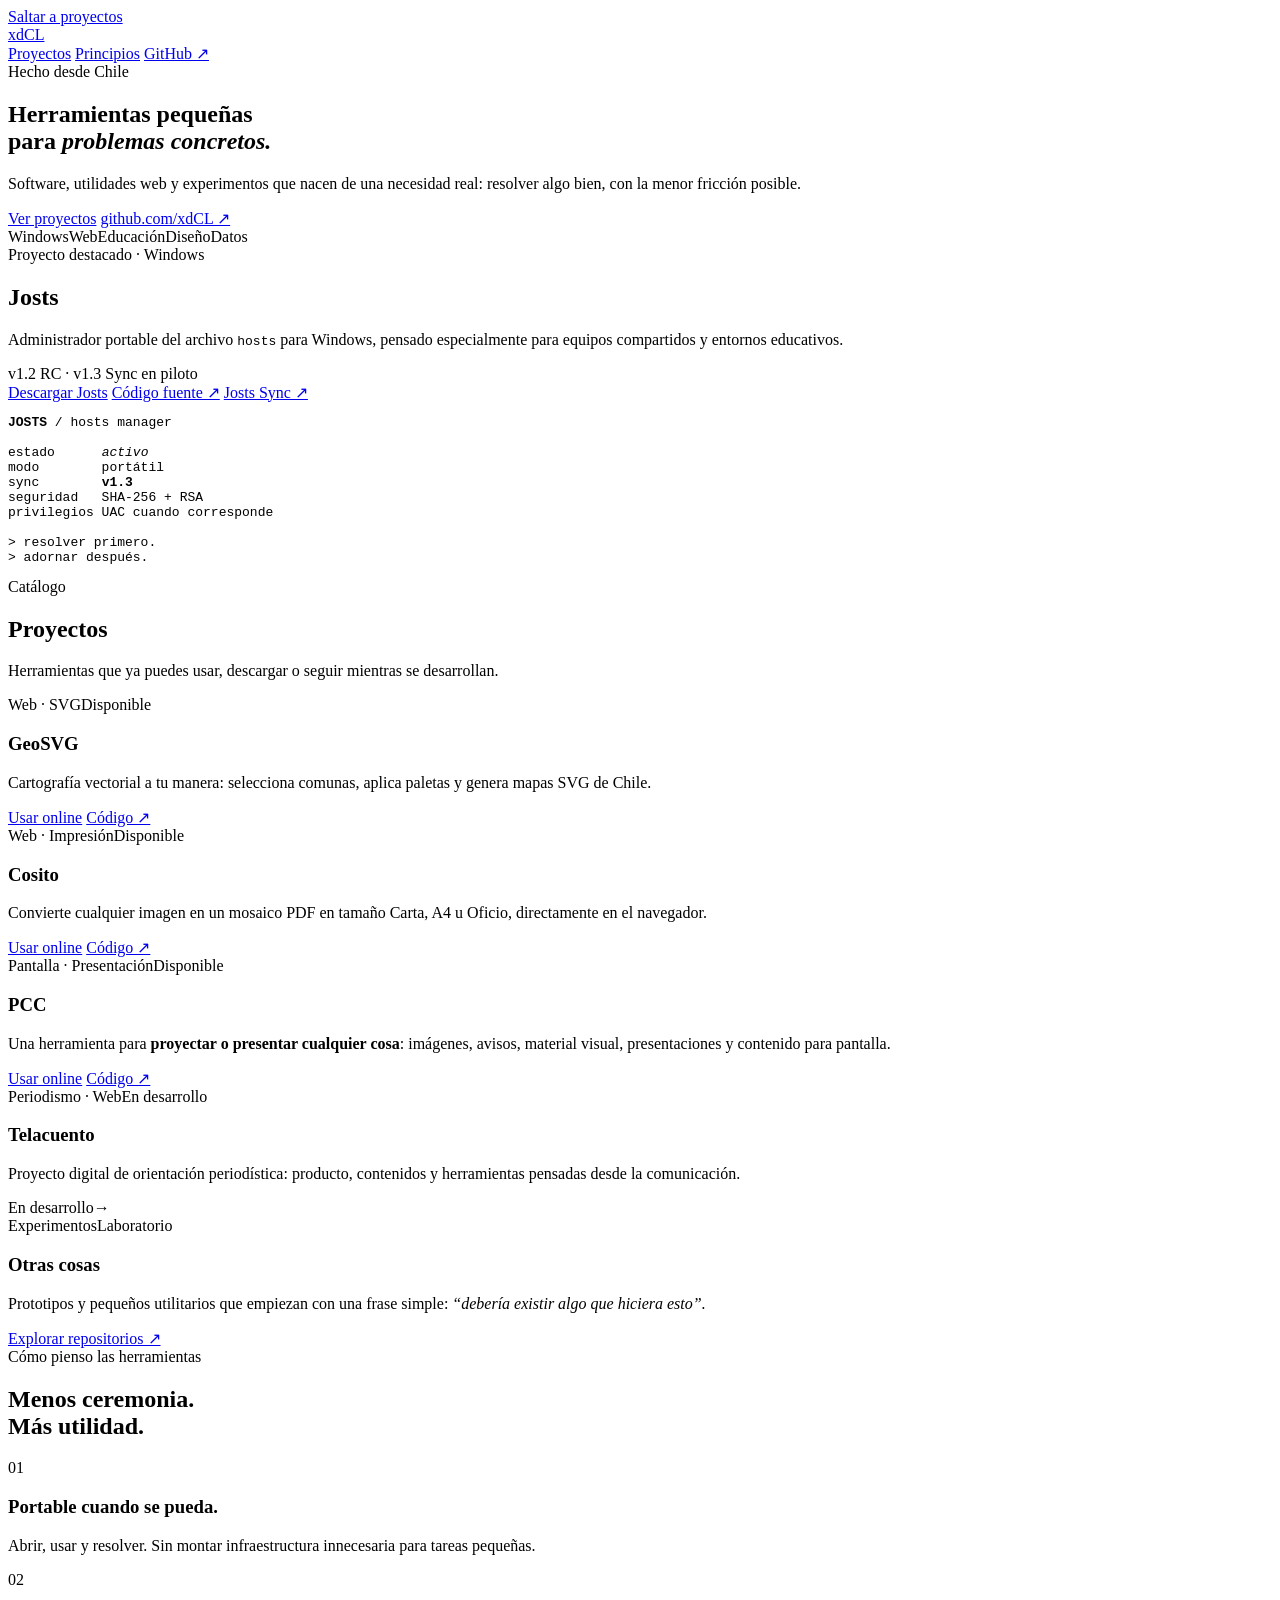
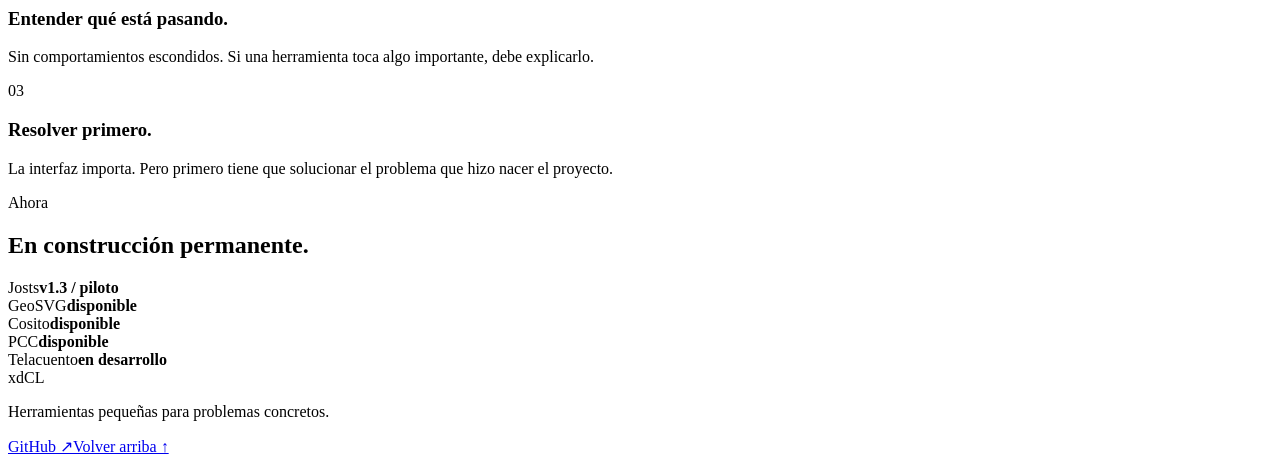
==== index.html @ 9a201e4b "feat: publish xdCL project portal" ====
<!doctype html>
<html lang="es-CL">
<head>
  <meta charset="utf-8">
  <meta name="viewport" content="width=device-width,initial-scale=1">
  <meta name="description" content="xdCL — herramientas pequeñas para problemas concretos. Software, utilidades web y experimentos desarrollados desde Chile.">
  <meta name="theme-color" content="#0b0d10">
  <meta property="og:title" content="xdCL">
  <meta property="og:description" content="Herramientas pequeñas para problemas concretos.">
  <meta property="og:type" content="website">
  <meta property="og:url" content="https://xdcl.github.io/">
  <title>xdCL — herramientas pequeñas para problemas concretos</title>
  <link rel="stylesheet" href="styles.css">
</head>
<body>
  <a class="skip" href="#proyectos">Saltar a proyectos</a>
  <header class="site-header">
    <a class="brand" href="#top">xdCL</a>
    <nav aria-label="Principal">
      <a href="#proyectos">Proyectos</a>
      <a href="#principios">Principios</a>
      <a href="https://github.com/xdCL" target="_blank" rel="noreferrer">GitHub ↗</a>
    </nav>
  </header>

  <main id="top">
    <section class="hero">
      <div class="eyebrow"><span class="dot"></span> Hecho desde Chile</div>
      <h1>Herramientas pequeñas<br>para <em>problemas concretos.</em></h1>
      <p class="lead">Software, utilidades web y experimentos que nacen de una necesidad real: resolver algo bien, con la menor fricción posible.</p>
      <div class="hero-actions">
        <a class="button primary" href="#proyectos">Ver proyectos</a>
        <a class="button secondary" href="https://github.com/xdCL" target="_blank" rel="noreferrer">github.com/xdCL ↗</a>
      </div>
      <div class="hero-meta">
        <span>Windows</span><span>Web</span><span>Educación</span><span>Diseño</span><span>Datos</span>
      </div>
    </section>

    <section class="featured" aria-labelledby="josts-title">
      <div class="featured-copy">
        <div class="kicker">Proyecto destacado · Windows</div>
        <h2 id="josts-title">Josts</h2>
        <p>Administrador portable del archivo <code>hosts</code> para Windows, pensado especialmente para equipos compartidos y entornos educativos.</p>
        <div class="status"><span class="status-dot yellow"></span> v1.2 RC · v1.3 Sync en piloto</div>
        <div class="project-actions">
          <a class="button primary" href="https://github.com/xdCL/Josts/releases" target="_blank" rel="noreferrer">Descargar Josts</a>
          <a class="text-link" href="https://github.com/xdCL/Josts" target="_blank" rel="noreferrer">Código fuente ↗</a>
          <a class="text-link" href="https://github.com/xdCL/Josts/pull/3" target="_blank" rel="noreferrer">Josts Sync ↗</a>
        </div>
      </div>
      <div class="terminal" aria-label="Vista conceptual de Josts">
        <div class="terminal-bar"><span></span><span></span><span></span></div>
        <pre><b>JOSTS</b> / hosts manager

estado      <i>activo</i>
modo        portátil
sync        <strong>v1.3</strong>
seguridad   SHA-256 + RSA
privilegios UAC cuando corresponde

&gt; resolver primero.
&gt; adornar después.</pre>
      </div>
    </section>

    <section id="proyectos" class="projects-section">
      <div class="section-heading">
        <div><div class="kicker">Catálogo</div><h2>Proyectos</h2></div>
        <p>Herramientas que ya puedes usar, descargar o seguir mientras se desarrollan.</p>
      </div>

      <div class="project-grid">
        <article class="card">
          <div class="card-top"><span class="tag">Web · SVG</span><span class="state green">Disponible</span></div>
          <h3>GeoSVG</h3>
          <p>Cartografía vectorial a tu manera: selecciona comunas, aplica paletas y genera mapas SVG de Chile.</p>
          <div class="card-links">
            <a class="button small primary" href="https://xdcl.github.io/GeoSVG/" target="_blank" rel="noreferrer">Usar online</a>
            <a class="text-link" href="https://github.com/xdCL/GeoSVG" target="_blank" rel="noreferrer">Código ↗</a>
          </div>
        </article>

        <article class="card">
          <div class="card-top"><span class="tag">Web · Impresión</span><span class="state green">Disponible</span></div>
          <h3>Cosito</h3>
          <p>Convierte cualquier imagen en un mosaico PDF en tamaño Carta, A4 u Oficio, directamente en el navegador.</p>
          <div class="card-links">
            <a class="button small primary" href="https://xdcl.github.io/Cosito/" target="_blank" rel="noreferrer">Usar online</a>
            <a class="text-link" href="https://github.com/xdCL/Cosito" target="_blank" rel="noreferrer">Código ↗</a>
          </div>
        </article>

        <article class="card">
          <div class="card-top"><span class="tag">Pantalla · Presentación</span><span class="state green">Disponible</span></div>
          <h3>PCC</h3>
          <p>Una herramienta para <strong>proyectar o presentar cualquier cosa</strong>: imágenes, avisos, material visual, presentaciones y contenido para pantalla.</p>
          <div class="card-links">
            <a class="button small primary" href="https://xdcl.github.io/PCC/" target="_blank" rel="noreferrer">Usar online</a>
            <a class="text-link" href="https://github.com/xdCL/PCC" target="_blank" rel="noreferrer">Código ↗</a>
          </div>
        </article>

        <article class="card">
          <div class="card-top"><span class="tag">Periodismo · Web</span><span class="state orange">En desarrollo</span></div>
          <h3>Telacuento</h3>
          <p>Proyecto digital de orientación periodística: producto, contenidos y herramientas pensadas desde la comunicación.</p>
          <div class="card-foot"><span>En desarrollo</span><span>→</span></div>
        </article>

        <article class="card wide">
          <div class="card-top"><span class="tag">Experimentos</span><span class="state neutral">Laboratorio</span></div>
          <h3>Otras cosas</h3>
          <p>Prototipos y pequeños utilitarios que empiezan con una frase simple: <em>“debería existir algo que hiciera esto”.</em></p>
          <a class="text-link" href="https://github.com/xdCL?tab=repositories" target="_blank" rel="noreferrer">Explorar repositorios ↗</a>
        </article>
      </div>
    </section>

    <section id="principios" class="principles">
      <div class="kicker">Cómo pienso las herramientas</div>
      <h2>Menos ceremonia.<br>Más utilidad.</h2>
      <div class="principle-grid">
        <article><span>01</span><h3>Portable cuando se pueda.</h3><p>Abrir, usar y resolver. Sin montar infraestructura innecesaria para tareas pequeñas.</p></article>
        <article><span>02</span><h3>Entender qué está pasando.</h3><p>Sin comportamientos escondidos. Si una herramienta toca algo importante, debe explicarlo.</p></article>
        <article><span>03</span><h3>Resolver primero.</h3><p>La interfaz importa. Pero primero tiene que solucionar el problema que hizo nacer el proyecto.</p></article>
      </div>
    </section>

    <section class="now">
      <div><div class="kicker">Ahora</div><h2>En construcción permanente.</h2></div>
      <div class="now-list">
        <div><span>Josts</span><b>v1.3 / piloto</b></div>
        <div><span>GeoSVG</span><b>disponible</b></div>
        <div><span>Cosito</span><b>disponible</b></div>
        <div><span>PCC</span><b>disponible</b></div>
        <div><span>Telacuento</span><b>en desarrollo</b></div>
      </div>
    </section>
  </main>

  <footer>
    <div class="brand">xdCL</div>
    <p>Herramientas pequeñas para problemas concretos.</p>
    <div class="footer-links"><a href="https://github.com/xdCL" target="_blank" rel="noreferrer">GitHub ↗</a><a href="#top">Volver arriba ↑</a></div>
  </footer>
</body>
</html>
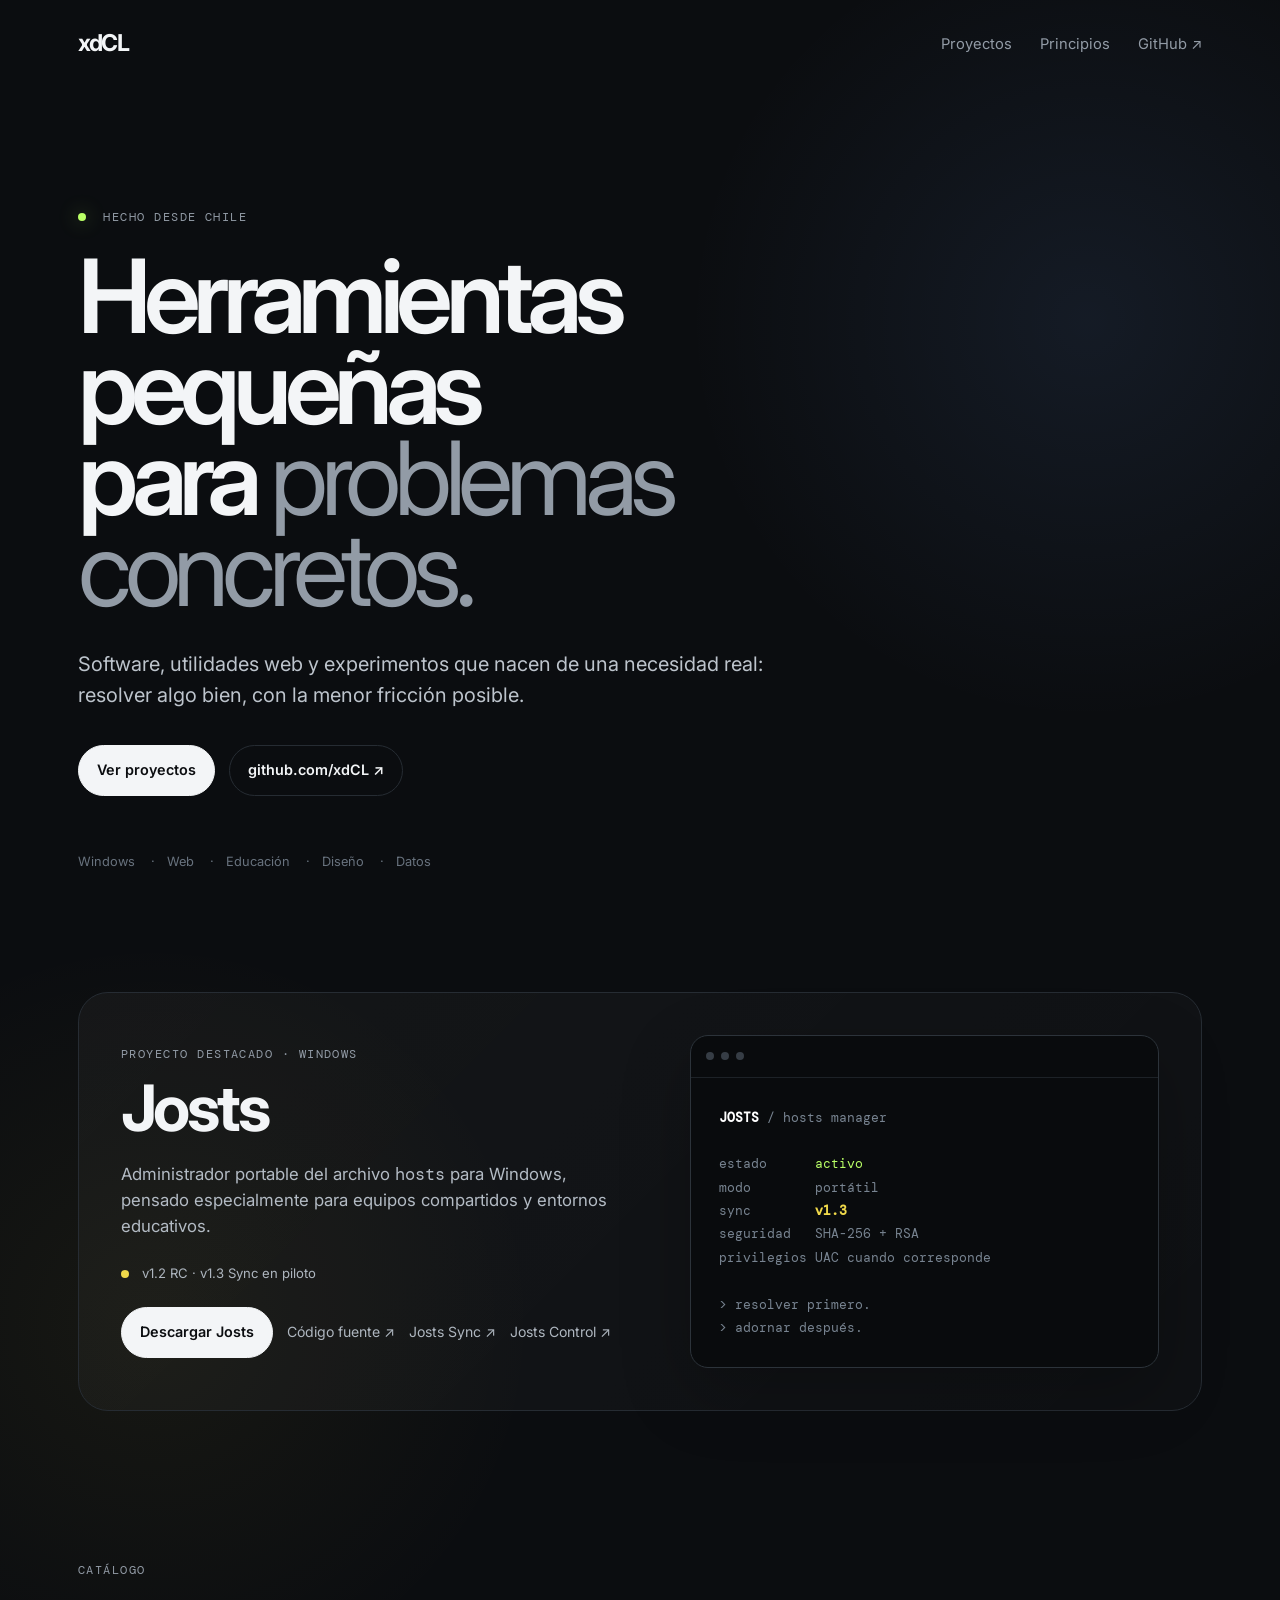
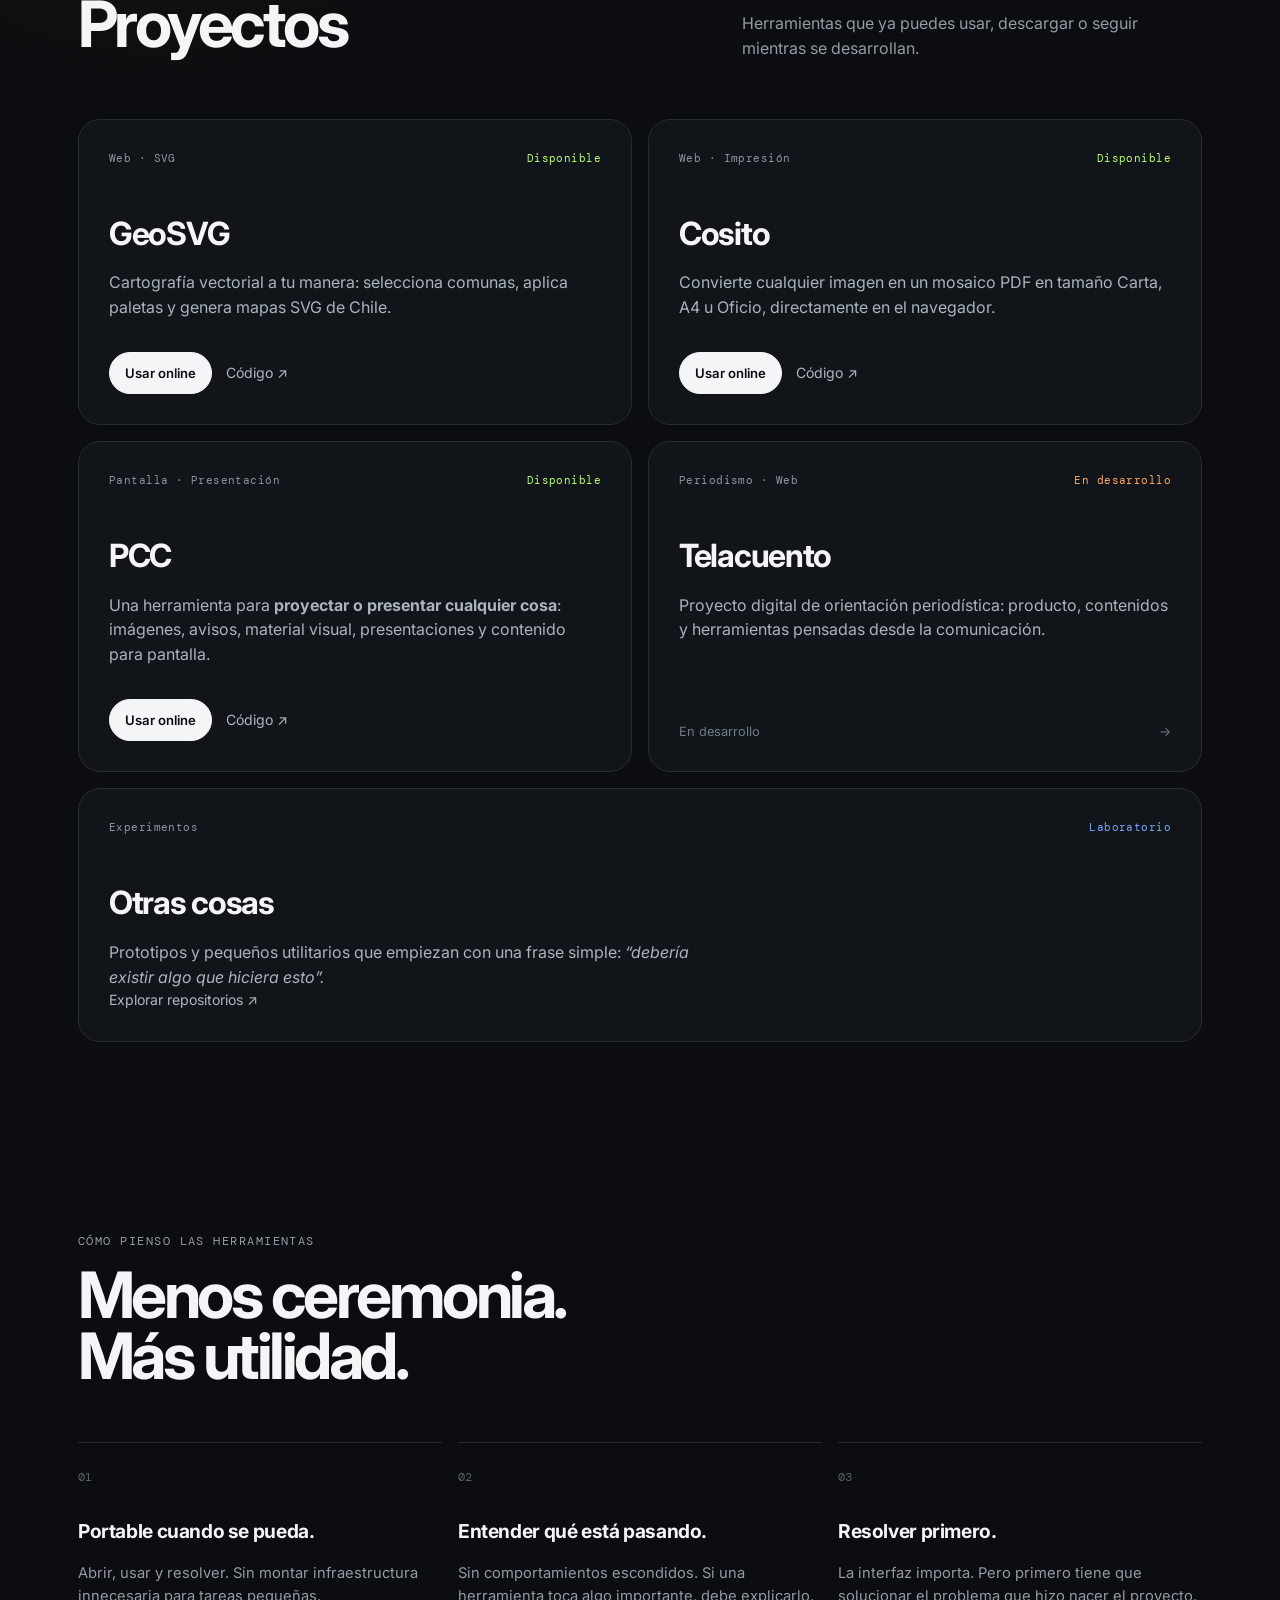
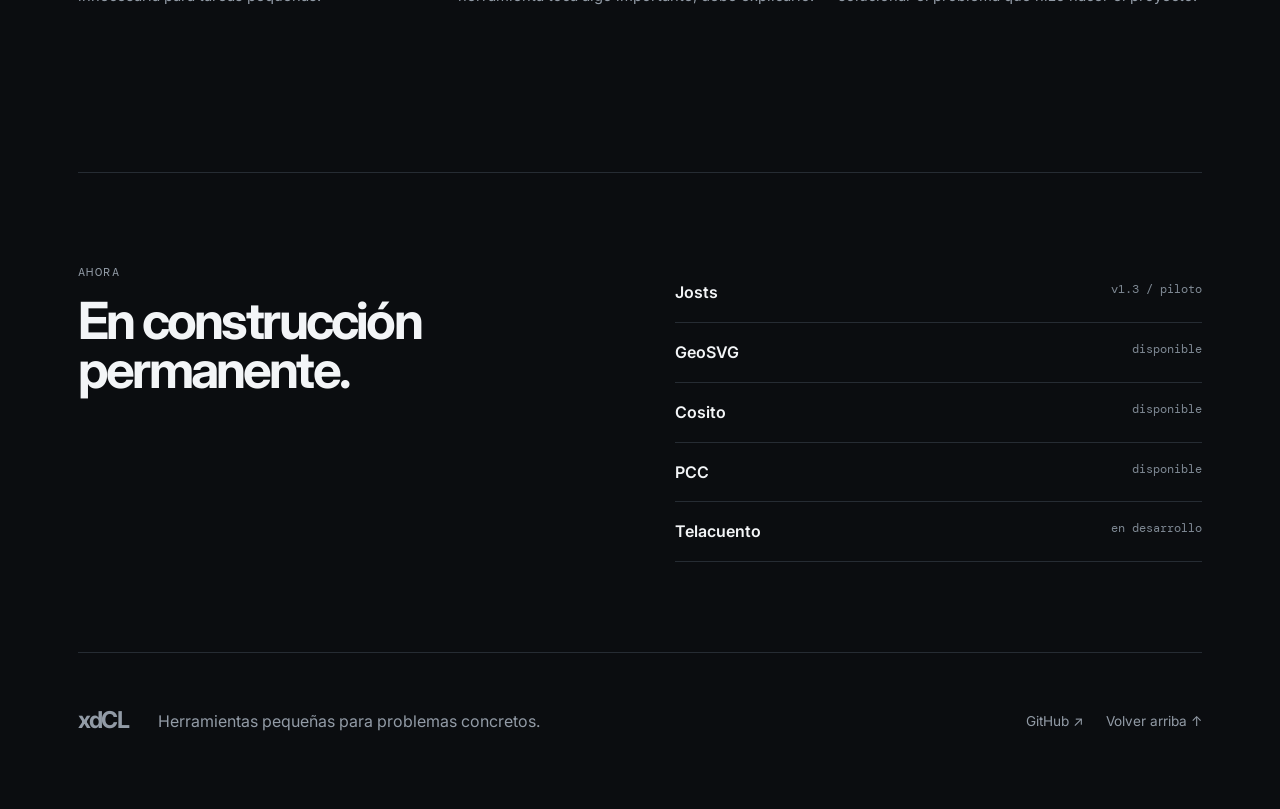
==== commit d3b2961d: "site: link Josts Control from project portal" ====
--- a/index.html
+++ b/index.html
@@ -47,6 +47,7 @@
           <a class="button primary" href="https://github.com/xdCL/Josts/releases" target="_blank" rel="noreferrer">Descargar Josts</a>
           <a class="text-link" href="https://github.com/xdCL/Josts" target="_blank" rel="noreferrer">Código fuente ↗</a>
           <a class="text-link" href="https://github.com/xdCL/Josts/pull/3" target="_blank" rel="noreferrer">Josts Sync ↗</a>
+          <a class="text-link" href="/josts-admin/">Josts Control ↗</a>
         </div>
       </div>
       <div class="terminal" aria-label="Vista conceptual de Josts">
--- a/styles.css
+++ b/styles.css
@@ -0,0 +1,12 @@
+@import url('https://fonts.googleapis.com/css2?family=DM+Mono:wght@300;400;500&family=Inter:wght@400;500;600;700&display=swap');
+:root{--bg:#0b0d10;--panel:#11151a;--panel2:#151a20;--text:#f3f5f7;--muted:#929ba6;--line:#262c33;--accent:#f0d94a;--accent2:#b9ff66;--orange:#ffab5c;--blue:#74a8ff;--radius:22px}
+*{box-sizing:border-box}html{scroll-behavior:smooth}body{margin:0;background:radial-gradient(circle at 85% 8%,rgba(116,168,255,.09),transparent 25rem),radial-gradient(circle at 12% 33%,rgba(240,217,74,.055),transparent 24rem),var(--bg);color:var(--text);font-family:Inter,system-ui,sans-serif;line-height:1.55}a{color:inherit;text-decoration:none}code,pre,.tag,.kicker,.eyebrow,.state{font-family:"DM Mono",monospace}.skip{position:absolute;left:-9999px}.skip:focus{left:1rem;top:1rem;background:#fff;color:#000;padding:.7rem 1rem;z-index:99}
+.site-header{max-width:1180px;margin:auto;padding:26px 28px;display:flex;align-items:center;justify-content:space-between}.brand{font-weight:700;letter-spacing:-.06em;font-size:1.45rem}nav{display:flex;gap:28px;color:var(--muted);font-size:.92rem}nav a:hover,.text-link:hover,.footer-links a:hover{color:var(--text)}
+main,footer{max-width:1180px;margin:auto;padding-left:28px;padding-right:28px}.hero{padding:120px 0;max-width:930px}.eyebrow,.kicker{font-size:.76rem;text-transform:uppercase;letter-spacing:.12em;color:var(--muted)}.dot{display:inline-block;width:8px;height:8px;border-radius:50%;background:var(--accent2);margin-right:9px;box-shadow:0 0 20px rgba(185,255,102,.45)}
+h1{font-size:clamp(3.4rem,8vw,7.8rem);line-height:.89;letter-spacing:-.072em;margin:24px 0 34px;font-weight:600}h1 em{font-style:normal;color:var(--muted);font-weight:400}.lead{max-width:690px;font-size:1.25rem;color:#bdc4cc;margin-bottom:34px}.hero-actions,.project-actions,.card-links{display:flex;gap:14px;align-items:center;flex-wrap:wrap}.button{display:inline-flex;padding:13px 18px;border-radius:999px;border:1px solid var(--line);font-size:.9rem;font-weight:600}.button.small{padding:10px 15px;font-size:.82rem}.button.primary{background:var(--text);color:var(--bg);border-color:var(--text)}.button.primary:hover{background:var(--accent);border-color:var(--accent)}.button.secondary:hover{border-color:#626c77}.hero-meta{display:flex;flex-wrap:wrap;gap:12px;margin-top:56px;color:#68727e;font-size:.8rem}.hero-meta span:after{content:" ·";margin-left:12px}.hero-meta span:last-child:after{display:none}
+.featured{border:1px solid var(--line);border-radius:30px;background:linear-gradient(135deg,rgba(255,255,255,.035),rgba(255,255,255,.015));padding:42px;display:grid;grid-template-columns:1.05fr .95fr;gap:50px;align-items:center}.featured h2,.section-heading h2,.principles h2,.now h2{font-size:clamp(2.3rem,5vw,4.6rem);letter-spacing:-.055em;line-height:.95;margin:14px 0 22px}.featured-copy p{color:#b3bbc4;max-width:600px;font-size:1.05rem}.status{font-size:.82rem;color:#aeb6bf;margin:24px 0}.status-dot{display:inline-block;width:8px;height:8px;border-radius:50%;margin-right:9px}.yellow{background:var(--accent)}.text-link{font-size:.88rem;color:#aeb6bf}.terminal{border:1px solid #2c333a;border-radius:18px;background:#090b0d;overflow:hidden;box-shadow:0 24px 70px rgba(0,0,0,.24)}.terminal-bar{height:42px;border-bottom:1px solid #1d2227;display:flex;align-items:center;gap:7px;padding:0 15px}.terminal-bar span{width:8px;height:8px;background:#363d45;border-radius:50%}.terminal pre{padding:28px;margin:0;color:#788491;font-size:.79rem;line-height:1.85;overflow:auto}.terminal pre b{color:#fff}.terminal pre i{color:var(--accent2);font-style:normal}.terminal pre strong{color:var(--accent)}
+.projects-section{padding:150px 0 110px}.section-heading{display:flex;align-items:end;justify-content:space-between;gap:40px;margin-bottom:42px}.section-heading p{color:var(--muted);max-width:460px}.project-grid{display:grid;grid-template-columns:repeat(2,1fr);gap:16px}.card{border:1px solid var(--line);background:var(--panel);border-radius:var(--radius);padding:30px;min-height:280px;display:flex;flex-direction:column;transition:.2s ease}.card:hover{transform:translateY(-3px);border-color:#3b444e;background:var(--panel2)}.card.wide{grid-column:1/-1;min-height:220px}.card-top{display:flex;justify-content:space-between;gap:12px;align-items:center}.tag,.state{font-size:.68rem;letter-spacing:.04em;color:#8c96a1}.state.orange{color:var(--orange)}.state.neutral{color:var(--blue)}.state.green{color:var(--accent2)}.card h3{font-size:2rem;letter-spacing:-.04em;margin:42px 0 12px}.card p{color:#aab3bd;max-width:620px;margin:0}.card-links{margin-top:auto;padding-top:32px}.card-foot{display:flex;justify-content:space-between;color:#707b86;margin-top:auto;padding-top:32px;font-size:.8rem}
+.principles{padding:80px 0 150px}.principles>h2{max-width:780px;margin-bottom:55px}.principle-grid{display:grid;grid-template-columns:repeat(3,1fr);gap:16px}.principle-grid article{border-top:1px solid var(--line);padding-top:20px}.principle-grid span{font-family:"DM Mono",monospace;color:#59636e;font-size:.75rem}.principle-grid h3{font-size:1.2rem;margin:30px 0 10px;letter-spacing:-.02em}.principle-grid p{color:var(--muted);font-size:.92rem}
+.now{border-top:1px solid var(--line);border-bottom:1px solid var(--line);padding:90px 0;display:grid;grid-template-columns:1fr 1fr;gap:70px;align-items:start}.now h2{font-size:3.2rem}.now-list div{display:flex;justify-content:space-between;border-bottom:1px solid var(--line);padding:17px 0}.now-list span{font-weight:600}.now-list b{font-family:"DM Mono",monospace;font-weight:400;font-size:.75rem;color:#7f8994}
+footer{padding-top:50px;padding-bottom:70px;display:grid;grid-template-columns:auto 1fr auto;gap:30px;align-items:center;color:var(--muted)}footer p{margin:0}.footer-links{display:flex;gap:22px;font-size:.85rem}
+@media(max-width:800px){.site-header{padding:22px 20px}.site-header nav a:not(:last-child){display:none}main,footer{padding-left:20px;padding-right:20px}.hero{padding:90px 0}.hero h1{font-size:15vw}.featured{grid-template-columns:1fr;padding:25px}.project-grid{grid-template-columns:1fr}.card.wide{grid-column:auto}.section-heading{display:block}.section-heading p{margin-top:20px}.principle-grid{grid-template-columns:1fr;gap:36px}.now{grid-template-columns:1fr;gap:30px}footer{grid-template-columns:1fr}.footer-links{justify-content:flex-start}}
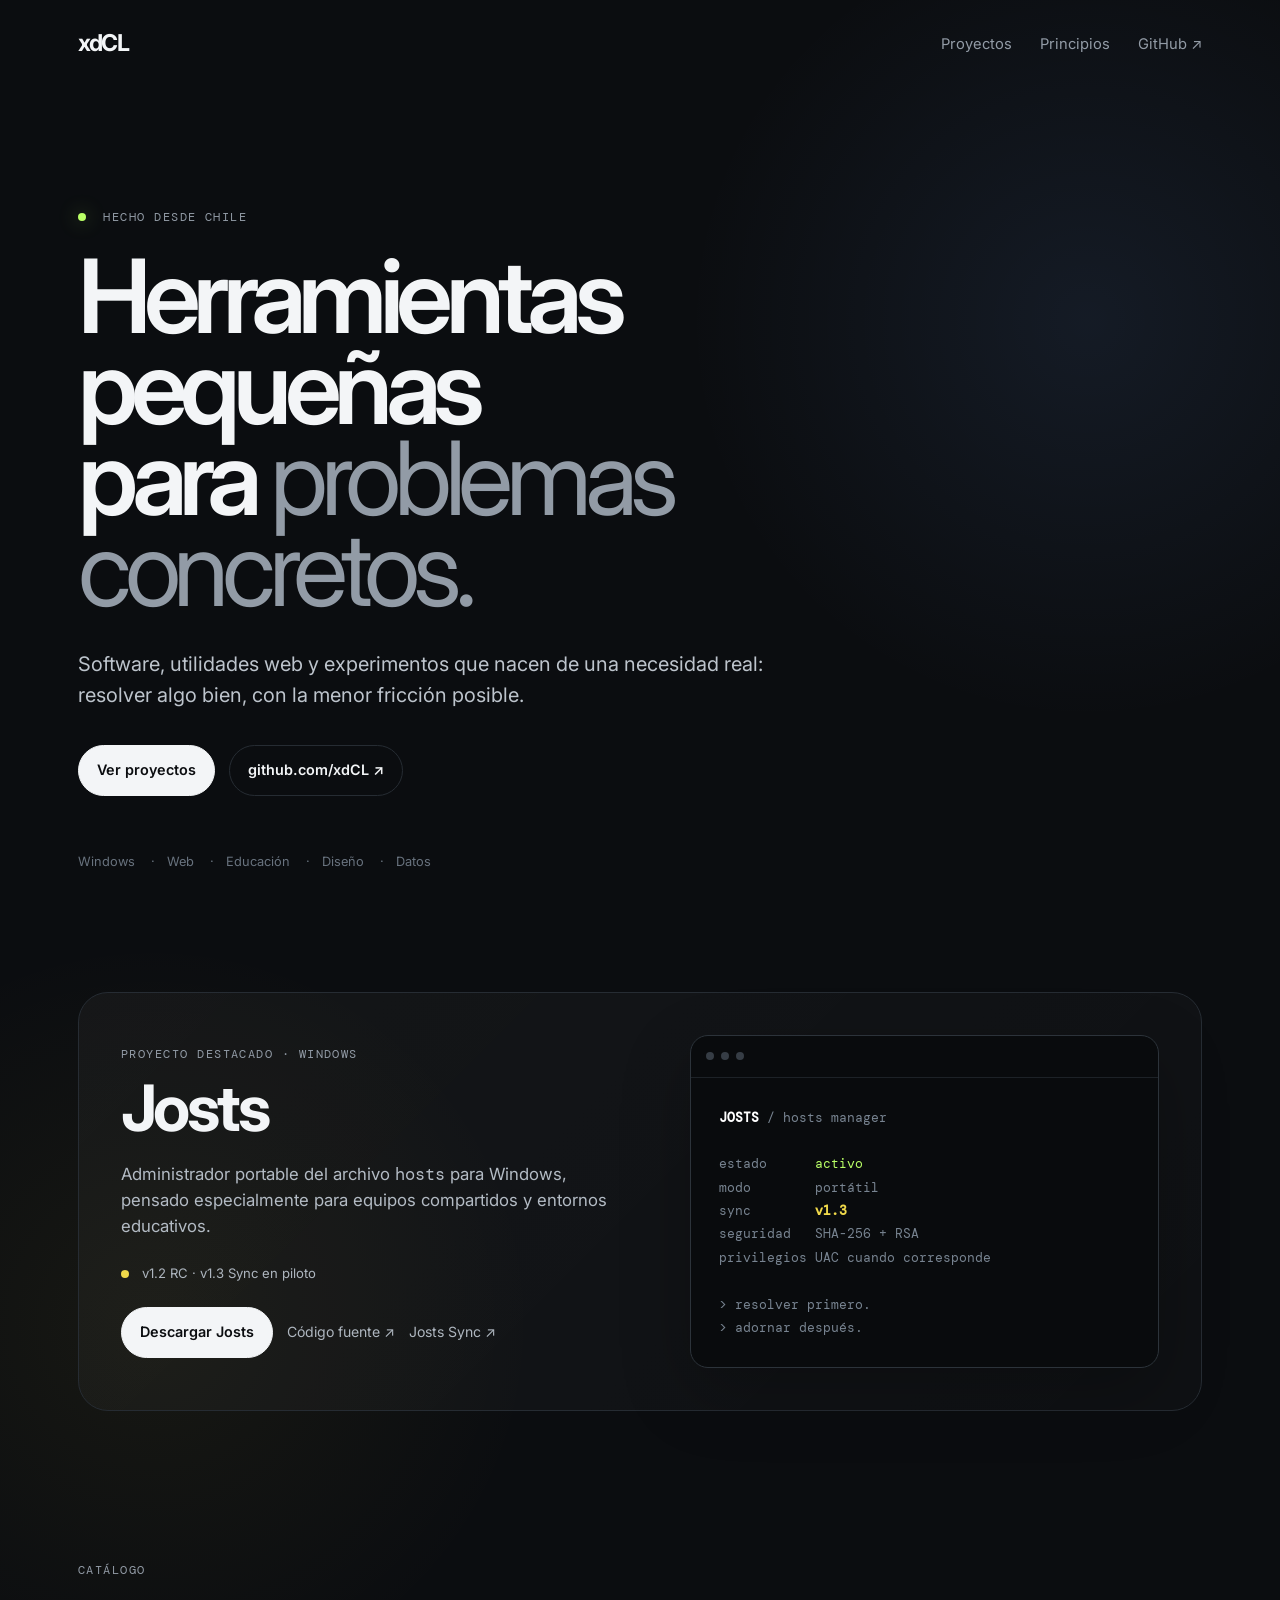
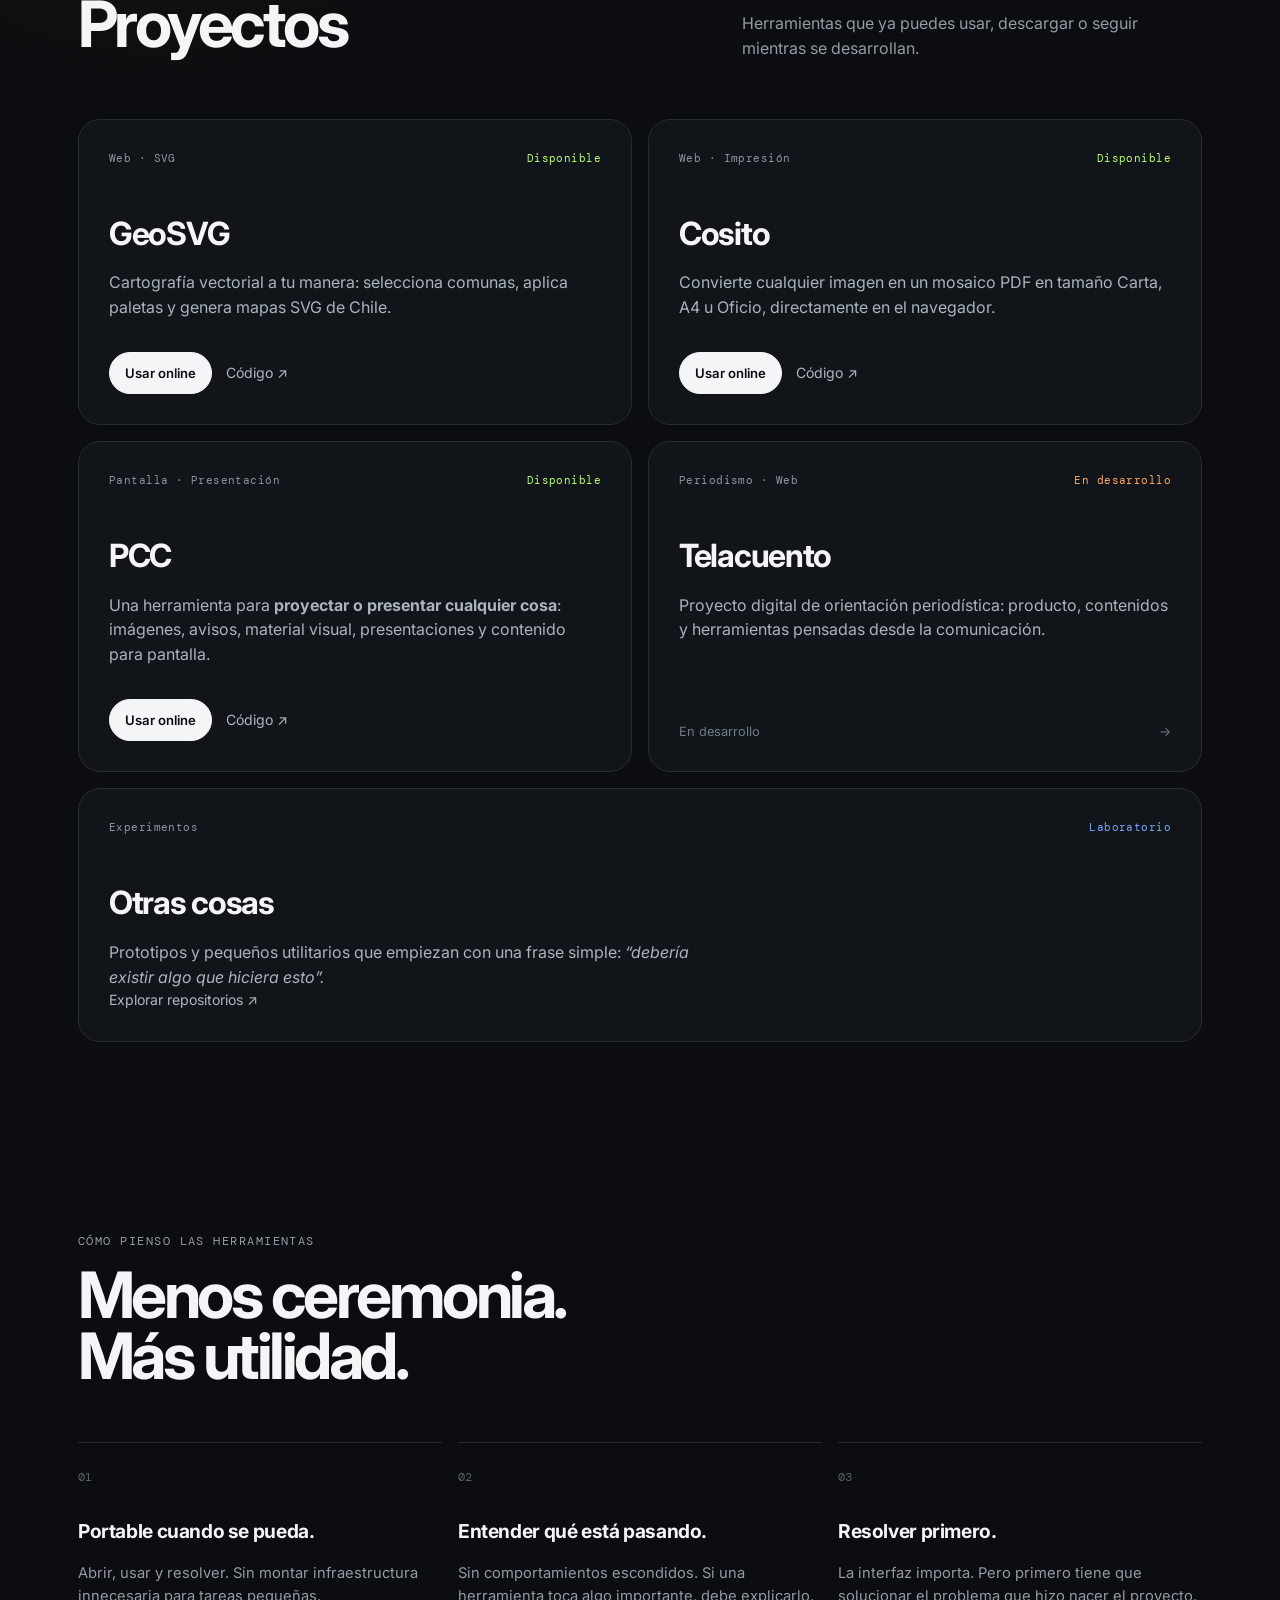
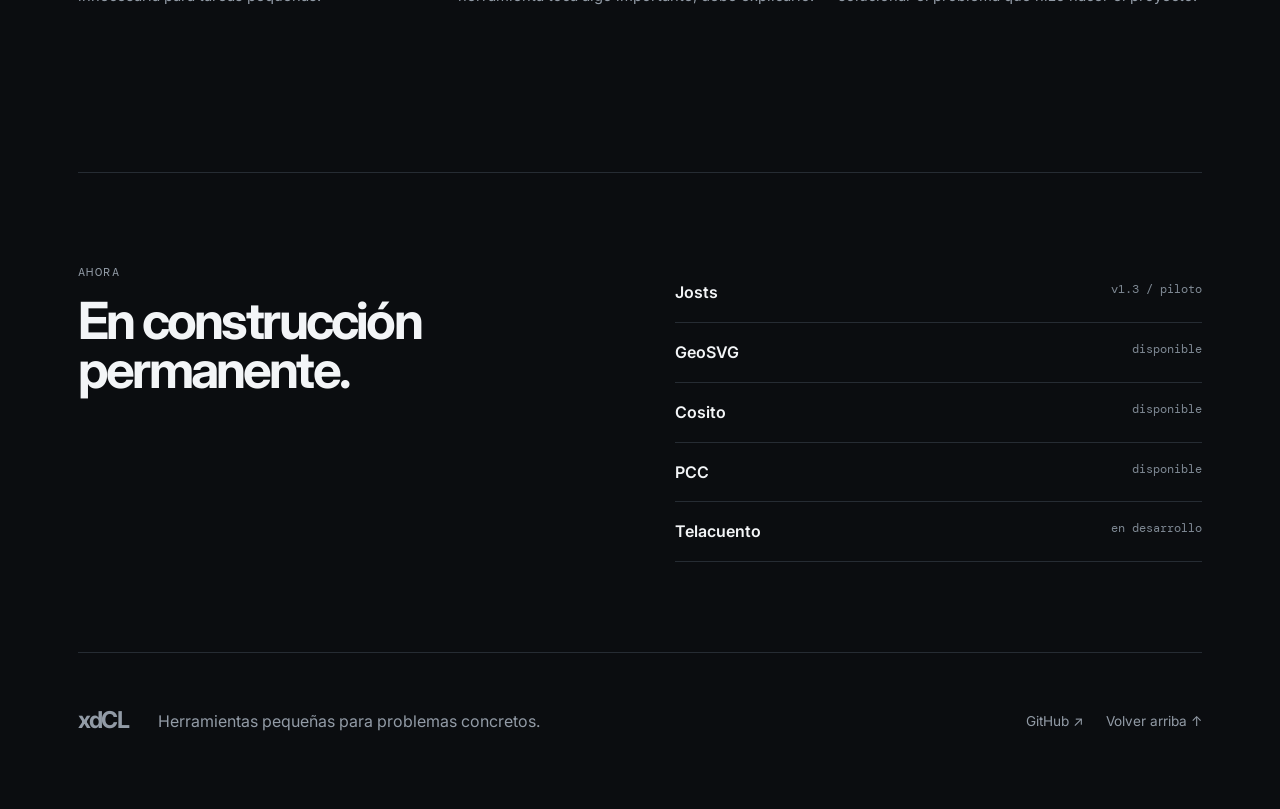
==== commit 5617ddbd: "site: keep Josts Control discreet and unlisted" ====
--- a/index.html
+++ b/index.html
@@ -47,7 +47,6 @@
           <a class="button primary" href="https://github.com/xdCL/Josts/releases" target="_blank" rel="noreferrer">Descargar Josts</a>
           <a class="text-link" href="https://github.com/xdCL/Josts" target="_blank" rel="noreferrer">Código fuente ↗</a>
           <a class="text-link" href="https://github.com/xdCL/Josts/pull/3" target="_blank" rel="noreferrer">Josts Sync ↗</a>
-          <a class="text-link" href="/josts-admin/">Josts Control ↗</a>
         </div>
       </div>
       <div class="terminal" aria-label="Vista conceptual de Josts">
